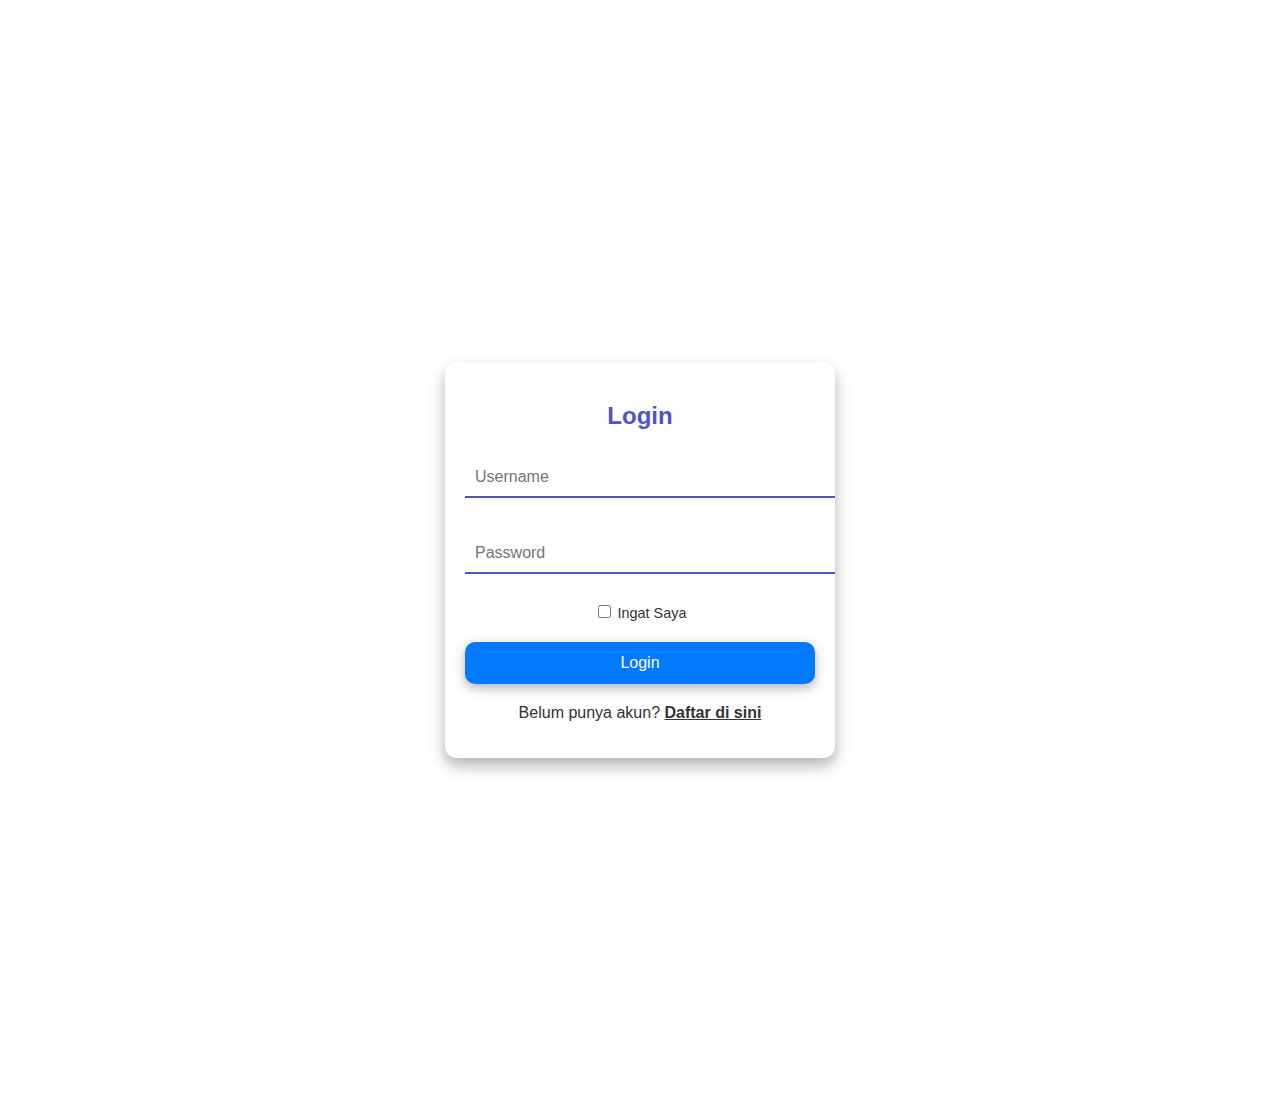
==== index.html @ 5030c0af "Add files via upload" ====
<!DOCTYPE html>
<html lang="en">
<head>
    <meta charset="UTF-8">
    <title>Login</title>
    <link rel="stylesheet" href="style.css">
</head>
<body>
<div class="login-box">
    <h2>Login</h2>
    <form id="loginForm">
        <div class="textbox">
            <input type="text" id="username" placeholder="Username" required>
        </div>
        <div class="textbox">
            <input type="password" id="password" placeholder="Password" required>
        </div>
        <div class="checkbox">
            <label><input type="checkbox" id="rememberMe"> Ingat Saya</label>
        </div>
        <button type="submit" class="btn">Login</button>
    </form>
    <p>Belum punya akun? <a href="signup.html" class="signup-link">Daftar di sini</a></p>
</div>

<script src="login.js"></script> 
</body>
</html>
---- style.css ----
body {
    font-family: Arial, sans-serif;
    background: linear-gradient(to right, #ffffff, #ffffff);
    display: flex;
    justify-content: center;
    align-items: center;
    height: 100vh;
    margin: 0;
    color: #333;
    margin-top: 100px;
    margin-bottom: 100px;
}

.login-box, .presensi-box {
    background: #ffffff;
    padding: 20px;
    box-shadow: 0 8px 16px rgba(0, 0, 0, 0.3);
    width: 350px;
    text-align: center;
    border-radius: 12px;
    margin-top: 20px; /* Tambahkan jarak atas pada box presensi */
}

/* CSS untuk Emoji */
.emoji-container {
    display: flex;
    justify-content: center;
    margin: 20px 0;
}

.emoji-btn {
    font-size: 3rem;
    background: none;
    border: none;
    cursor: pointer;
    margin: 0 10px;
}

.emoji-btn:hover {
    transform: scale(1.1);
}


.presensi-box {
    background: #ffffff;
    padding: 20px;
    box-shadow: 0 8px 16px rgba(0, 0, 0, 0.3);
    width: 350px;
    text-align: center;
    border-radius: 12px;
    margin-top: 90px; /* Tambahkan margin atas untuk memberi jarak dari atas */
    margin-bottom: 90px;
}

.login-box p {
    margin-top: 20px; /* Tambahkan jarak atas pada paragraf di bawah tombol */
}

a.login-link,
a.signup-link {
    text-decoration: underline;
    color: #333; /* Ganti warna jika diperlukan */
    font-weight: bold;
}

a.login-link:hover,
a.signup-link:hover {
    color: #007bff; /* Warna saat di-hover */
    text-decoration: underline;
}

.checkbox {
    margin-bottom: 20px; /* Tambahkan jarak bawah */
}

h2, h3 {
    color: #4e54c8;
}

.textbox, .time-container, .btn-container {
    margin: 20px 0;
}

/* Input Styles */
.textbox input {
    width: 100%;
    padding: 10px;
    margin: 8px 0;
    border: none;
    border-bottom: 2px solid #4e54c8;
    outline: none;
    font-size: 1em;
    color: #333;
}

.checkbox label {
    font-size: 0.9em;
    color: #333;
}

.btn {
    display: flex;
    align-items: center;
    justify-content: center;
    width: 100%;
    padding: 12px;
    font-size: 1em;
    background: #007bff;
    color: #ffffff;
    border: none;
    cursor: pointer;
    border-radius: 10px;
    box-shadow: 0 4px 12px rgba(0, 0, 0, 0.3);
    transition: transform 0.2s ease, box-shadow 0.3s ease;
}

.work-schedule {
    background: #ffffff; /* Warna latar belakang putih */
    border: 1px solid #ddd; /* Garis batas abu-abu */
    border-radius: 8px; /* Sudut melengkung */
    padding: 20px; /* Ruang dalam */
    max-width: 400px; /* Lebar maksimum */
    margin: 20px auto; /* Margin otomatis untuk center */
    margin-top: 40px; /* Jarak atas dari elemen di atasnya */
    box-shadow: 0 2px 10px rgba(0, 0, 0, 0.1); /* Bayangan halus */
    text-align: center; /* Rata tengah */
}

.work-schedule h3 {
    color: #333; /* Warna teks judul */
    font-size: 24px; /* Ukuran font judul */
    margin-bottom: 10px; /* Jarak bawah judul */
}

.work-schedule p {
    font-size: 16px; /* Ukuran font untuk jadwal */
    color: #555; /* Warna teks jadwal */
    margin: 5px 0; /* Jarak vertikal antara paragraf */
}

.btn i {
    margin-right: 8px;
}

.btn:hover {
    transform: scale(1.05);
    box-shadow: 0 6px 20px rgba(0, 0, 0, 0.2);
}


.datang {
    background: #1629ff;
}

.datang:hover {
    background: #002053;
}

.pulang {
    background: #94bdff;
}

.pulang:hover {
    background: #000542;
}


.error-message {
    color: red;
    font-size: 0.9em;
    margin-top: 10px;
}


.presensi-info {
    margin-top: 20px;
}

.logout-btn {
    position: absolute;
    top: 20px;
    right: 20px;
    background: #070387;
    color: #fff;
    padding: 10px 20px;
    border: none;
    border-radius: 5px;
    cursor: pointer;
}

a {
    color: #333;
    text-decoration: none;
}

a:hover {
    text-decoration: underline;
}

.presensi-info {
    background: #f9f9f9;
    padding: 15px;
    border-radius: 10px;
    box-shadow: inset 0 0 5px rgba(0, 0, 0, 0.1);
}

#clock {
    font-size: 2em;
    color: #333;
}

#date {
    font-size: 1.1em;
    color: #777;
}



/* Responsive Layout */
@media (max-width: 400px) {
    .presensi-box {
        width: 90%;
        padding: 15px;
    }

    .btn {
        font-size: 0.9em;
        padding: 10px;
    }

    .logout-btn {
        padding: 8px 16px;
        font-size: 0.9em;
    }
}

/* Desain Kotak Pesan Presensi yang Menarik */
.presensi-info {
    border: 1px solid #ddd;
    border-radius: 8px;
    background: linear-gradient(135deg, #f8f8f8, #e0e0e0);
    box-shadow: 0 4px 8px rgba(0, 0, 0, 0.2);
    padding: 20px;
    margin-top: 20px;
    text-align: center;
}

/* Gaya untuk Pesan Lokasi */
#location-link {
    margin-top: 10px;
    font-size: 14px;
    color: #0056b3;
}

#location-link a {
    color: #0056b3;
    text-decoration: none;
    display: inline-flex;
    align-items: center;
}

#location-link a i {
    margin-right: 5px;
    color: #d32f2f; /* Warna merah Telkom */
}

/* Gaya Jam dan Kalender */
.time-container h1 {
    font-family: sans-serif;
    font-weight: bold;
    color: #d32f2f; /* Warna merah Telkom */
}

.time-container p {
    font-family: sans-serif;
    color: #333;
    font-size: 1.1em;
}

/* Pesan Sambutan */

/* Indikator Status Presensi */
.indicator-datang {
    display: inline-block;
    width: 10px;
    height: 10px;
    background-color: green;
    border-radius: 50%;
    margin-right: 5px;
}

.indicator-pulang {
    display: inline-block;
    width: 10px;
    height: 10px;
    background-color: red;
    border-radius: 50%;
    margin-right: 5px;
}
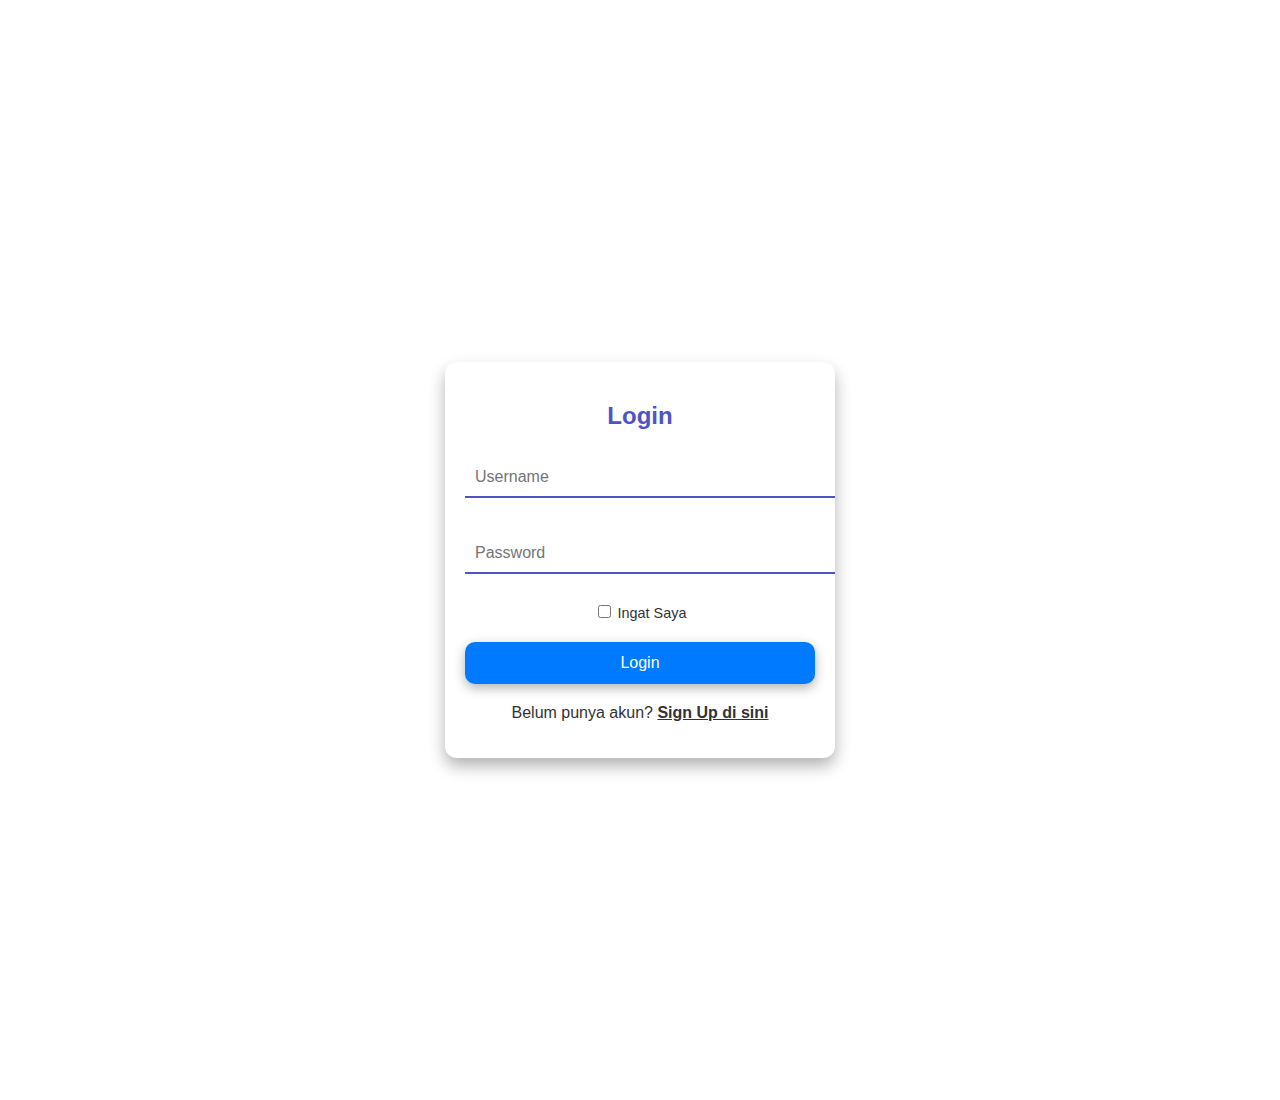
==== commit 73deb103: "index.html" ====
--- a/index.html
+++ b/index.html
@@ -1,28 +1,72 @@
+
 <!DOCTYPE html>
 <html lang="en">
-<head>
-    <meta charset="UTF-8">
+  <head>
+    <meta charset="UTF-8" />
     <title>Login</title>
-    <link rel="stylesheet" href="style.css">
-</head>
-<body>
-<div class="login-box">
-    <h2>Login</h2>
-    <form id="loginForm">
+    <link rel="stylesheet" href="style.css" />
+  </head>
+  <body>
+    
+    <div class="login-box">
+      <h2>Login</h2>
+      <form id="loginForm">
         <div class="textbox">
-            <input type="text" id="username" placeholder="Username" required>
+          <input type="text" id="username" placeholder="Username" required />
         </div>
         <div class="textbox">
-            <input type="password" id="password" placeholder="Password" required>
+          <input
+            type="password"
+            id="password"
+            placeholder="Password"
+            required
+          />
         </div>
         <div class="checkbox">
-            <label><input type="checkbox" id="rememberMe"> Ingat Saya</label>
+          <label><input type="checkbox" id="rememberMe" /> Ingat Saya</label>
         </div>
         <button type="submit" class="btn">Login</button>
-    </form>
-    <p>Belum punya akun? <a href="signup.html" class="signup-link">Daftar di sini</a></p>
-</div>
+        <p id="error-message" class="error-message" style="display: none">
+          Username atau password salah!
+        </p>
+      </form>
+      <p>
+        Belum punya akun?
+        <a href="signup.html" class="signup-link">Sign Up di sini</a>
+      </p>
+    </div>
 
-<script src="login.js"></script> 
-</body>
+    <script src="login.js"></script>
+
+    <script>
+      document.addEventListener("DOMContentLoaded", function () {
+        const savedUser = localStorage.getItem("loggedInUser");
+        if (savedUser) {
+          window.location.href = "presensi.html"; // Langsung ke halaman presensi jika sudah login
+        }
+      });
+
+      document
+        .getElementById("loginForm")
+        .addEventListener("submit", function (event) {
+          event.preventDefault();
+          const username = document.getElementById("username").value;
+          const password = document.getElementById("password").value;
+          const remembered = document.getElementById("rememberMe").checked;
+
+          const savedUser = JSON.parse(localStorage.getItem(username));
+          console.log("Login attempt:", username, password, savedUser); // Debug log
+
+          if (savedUser && savedUser.password === password) {
+            if (remembered) {
+              localStorage.setItem("loggedInUser", username); // Simpan username di localStorage jika "Ingat Saya" dicentang
+            }
+            alert("Login berhasil!"); // Hanya menginformasikan bahwa login berhasil
+            window.location.href = "presensi.html"; // Arahkan ke halaman presensi
+          } else {
+            document.getElementById("error-message").style.display = "block"; // Tampilkan pesan error
+          }
+        });
+    </script>
+  </body>
 </html>
--- a/style.css
+++ b/style.css
@@ -217,20 +217,39 @@
 
 
 /* Responsive Layout */
-@media (max-width: 400px) {
-    .presensi-box {
-        width: 90%;
+@media (max-width: 768px) {
+    .container {
         padding: 15px;
     }
 
-    .btn {
+    .btn-presensi {
         font-size: 0.9em;
         padding: 10px;
     }
 
-    .logout-btn {
-        padding: 8px 16px;
-        font-size: 0.9em;
+    .emoji-btn {
+        font-size: 1.5em;
+    }
+}
+
+@media (max-width: 480px) {
+    h1, h2 {
+        font-size: 1.5em;
+    }
+
+    .btn-presensi {
+        font-size: 0.8em;
+        padding: 8px;
+    }
+
+    .emoji-container {
+        flex-direction: column;
+        align-items: center;
+    }
+    
+    .emoji-btn {
+        font-size: 1.2em;
+        margin: 5px 0;
     }
 }
 
